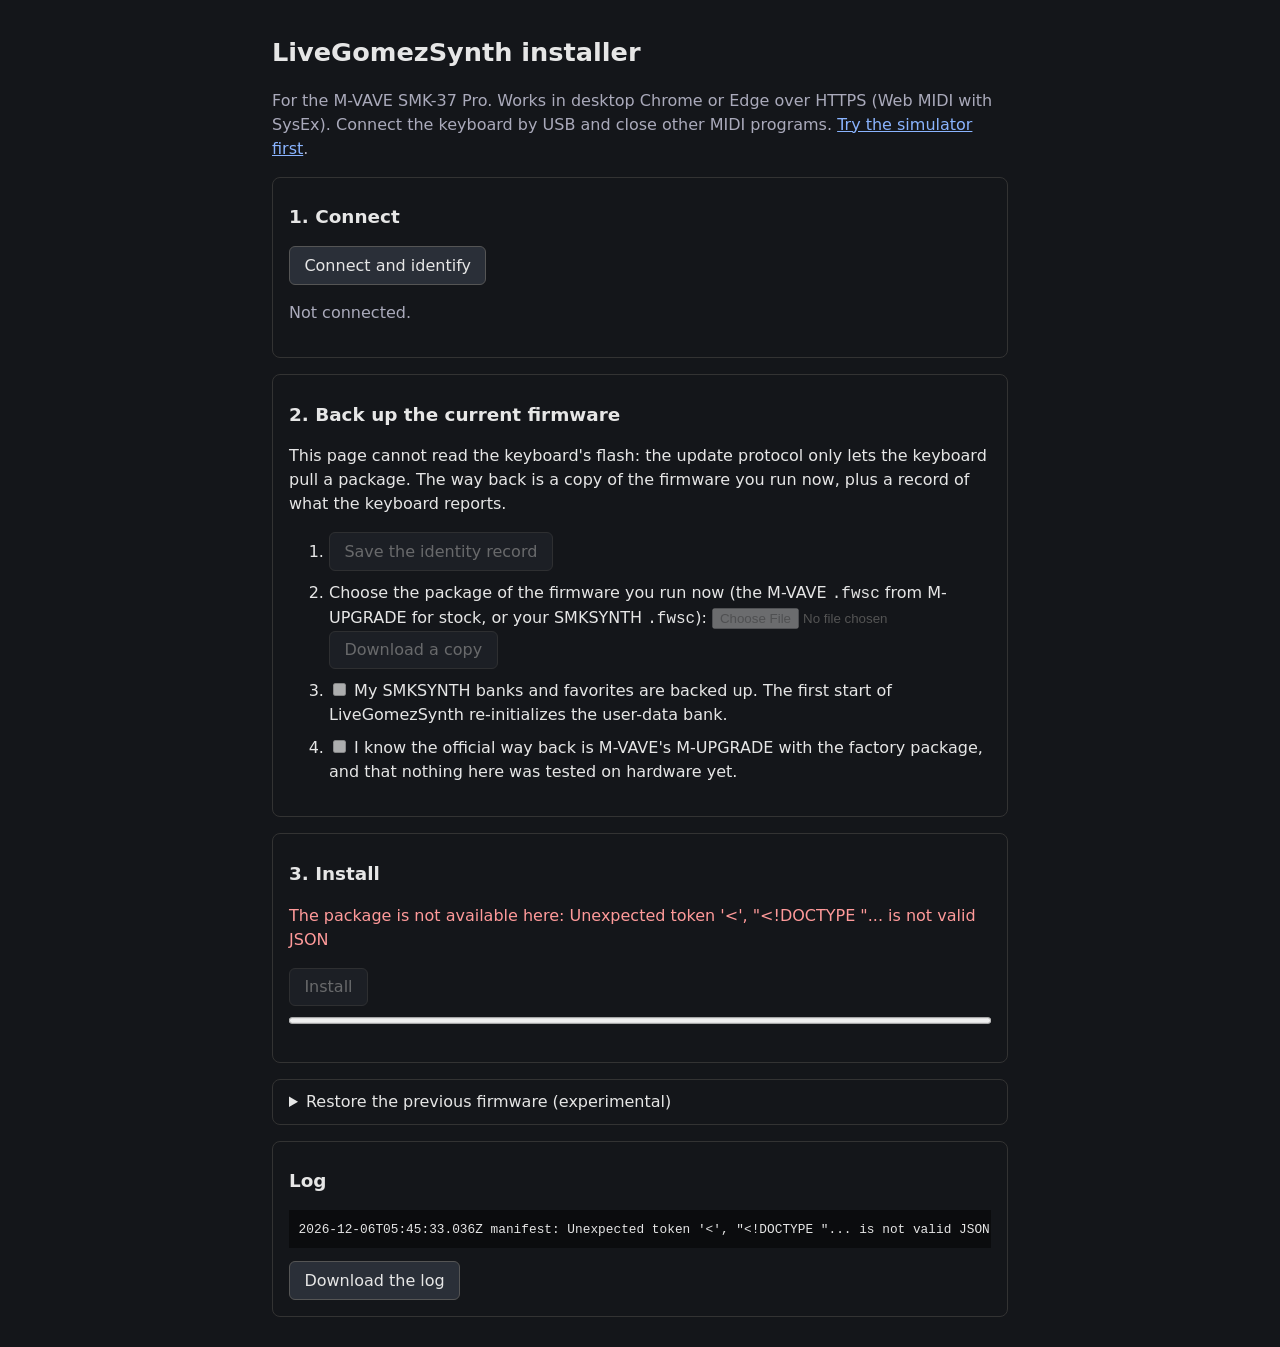
==== src/web/install/index.html @ 79a20912 "LiveGomezSynth: live-performance firmware for the M-VAVE SMK-37 Pro Own firmware (OberVave voice cor" ====
<!doctype html>
<!-- SPDX-License-Identifier: GPL-3.0-only -->
<html lang="en">
  <head>
    <meta charset="utf-8" />
    <meta name="viewport" content="width=device-width, initial-scale=1" />
    <title>LiveGomezSynth installer</title>
    <link rel="stylesheet" href="style.css" />
  </head>
  <body>
    <main>
      <h1>LiveGomezSynth installer</h1>
      <p class="note">
        For the M-VAVE SMK-37 Pro. Works in desktop Chrome or Edge over HTTPS
        (Web MIDI with SysEx). Connect the keyboard by USB and close other MIDI
        programs. <a href="../">Try the simulator first</a>.
      </p>

      <section id="s1">
        <h2>1. Connect</h2>
        <button id="connect">Connect and identify</button>
        <p id="device" class="status">Not connected.</p>
        <p id="plan" class="status"></p>
      </section>

      <section id="s2">
        <h2>2. Back up the current firmware</h2>
        <p>
          This page cannot read the keyboard's flash: the update protocol only
          lets the keyboard pull a package. The way back is a copy of the
          firmware you run now, plus a record of what the keyboard reports.
        </p>
        <ol>
          <li>
            <button id="record" disabled>Save the identity record</button>
            <span id="recordState" class="status"></span>
          </li>
          <li>
            Choose the package of the firmware you run now (the M-VAVE
            <code>.fwsc</code> from M-UPGRADE for stock, or your SMKSYNTH
            <code>.fwsc</code>):
            <input id="kitFile" type="file" accept=".fwsc" disabled />
            <span id="kitState" class="status"></span>
            <button id="kitCopy" disabled>Download a copy</button>
          </li>
          <li>
            <label
              ><input id="bankBackup" type="checkbox" disabled /> My SMKSYNTH
              banks and favorites are backed up. The first start of
              LiveGomezSynth re-initializes the user-data bank.</label
            >
          </li>
          <li>
            <label
              ><input id="stockKnown" type="checkbox" disabled /> I know the
              official way back is M-VAVE's M-UPGRADE with the factory package,
              and that nothing here was tested on hardware yet.</label
            >
          </li>
        </ol>
      </section>

      <section id="s3">
        <h2>3. Install</h2>
        <p id="pin" class="status">Loading the package list...</p>
        <button id="install" disabled>Install</button>
        <progress id="progress" max="100" value="0"></progress>
        <p id="step" class="status"></p>
      </section>

      <details id="s4">
        <summary>Restore the previous firmware (experimental)</summary>
        <p>
          Writes back the package saved in step 2 with the same update
          mechanism. Not tested on hardware. If anything fails, use M-UPGRADE.
        </p>
        <button id="restore" disabled>Restore</button>
        <span id="restoreState" class="status"></span>
      </details>

      <section>
        <h2>Log</h2>
        <pre id="log"></pre>
        <button id="downloadLog">Download the log</button>
      </section>
    </main>

    <dialog id="confirm">
      <form method="dialog">
        <h3 id="confirmTitle"></h3>
        <p id="confirmText"></p>
        <p>
          Type <strong id="word"></strong> to continue:
          <input id="typed" autocomplete="off" />
        </p>
        <button value="cancel">Cancel</button>
        <button id="go" value="confirm" disabled>Continue</button>
      </form>
    </dialog>
    <script type="module" src="app.js"></script>
  </body>
</html>
---- src/web/install/style.css ----
/* SPDX-License-Identifier: GPL-3.0-only */
body {
  font:
    16px/1.5 system-ui,
    sans-serif;
  margin: 0;
  background: #14161a;
  color: #e6e6e6;
}
main {
  max-width: 46rem;
  margin: 0 auto;
  padding: 1rem;
}
h1 {
  font-size: 1.6rem;
}
h2 {
  font-size: 1.15rem;
  margin-top: 1.6rem;
}
section,
details {
  border: 1px solid #333;
  border-radius: 8px;
  padding: 0 1rem 1rem;
  margin: 1rem 0;
}
details {
  padding: 0.6rem 1rem;
}
a {
  color: #8ab4ff;
}
button {
  font: inherit;
  padding: 0.4rem 0.9rem;
  border-radius: 6px;
  border: 1px solid #555;
  background: #2a2f38;
  color: inherit;
  cursor: pointer;
}
button:disabled {
  opacity: 0.4;
  cursor: not-allowed;
}
.status,
.note {
  color: #aab;
}
.status.bad {
  color: #ff9a9a;
}
.status.good {
  color: #9fe3a1;
}
progress {
  width: 100%;
  height: 0.8rem;
}
pre {
  background: #0b0c0e;
  padding: 0.6rem;
  max-height: 14rem;
  overflow: auto;
  font-size: 0.8rem;
}
dialog {
  background: #1d2026;
  color: inherit;
  border: 1px solid #555;
  border-radius: 8px;
  max-width: 32rem;
}
li {
  margin: 0.6rem 0;
}
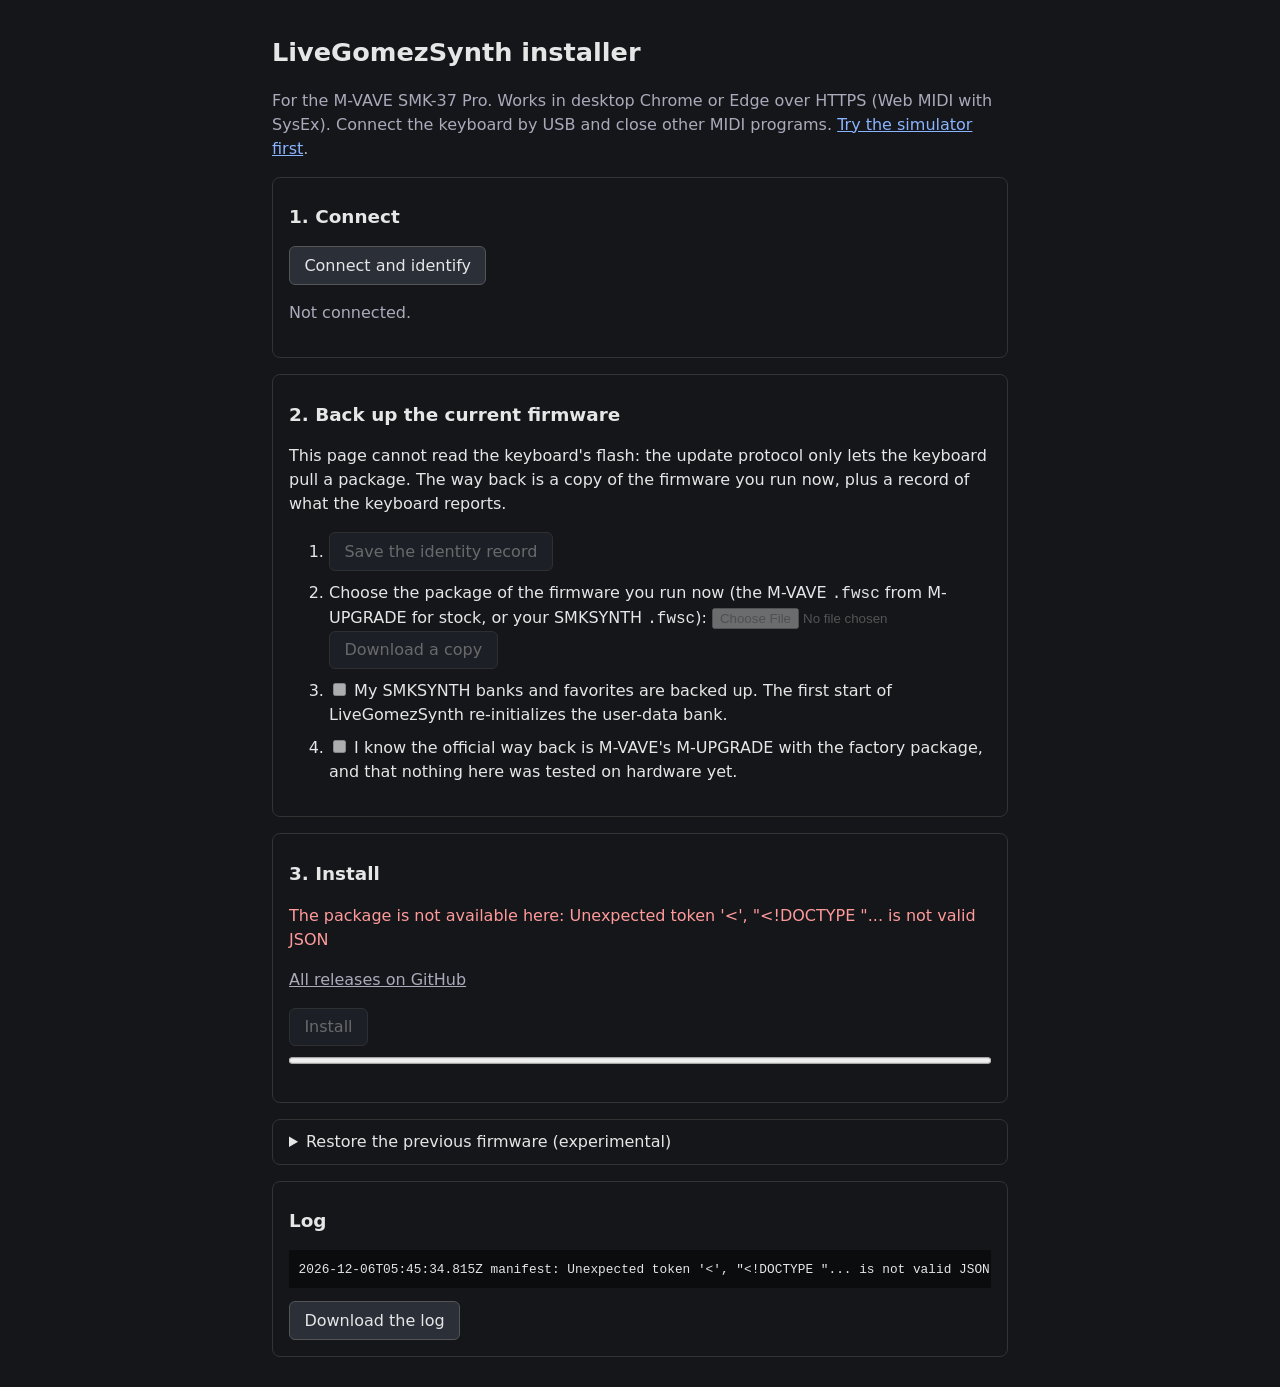
==== commit 930fad9c: "Release automation (GitHub Release v<VERSION> on push to main, artifact on PRs), firmware download b" ====
--- a/src/web/install/index.html
+++ b/src/web/install/index.html
@@ -63,6 +63,18 @@
       <section id="s3">
         <h2>3. Install</h2>
         <p id="pin" class="status">Loading the package list...</p>
+        <p>
+          <a id="pkgDownload" class="btn" href="#" download hidden
+            >Download this firmware (.fwsc)</a
+          >
+          <a
+            class="status"
+            href="https://github.com/agomezss/livegomezsynth/releases"
+            target="_blank"
+            rel="noopener"
+            >All releases on GitHub</a
+          >
+        </p>
         <button id="install" disabled>Install</button>
         <progress id="progress" max="100" value="0"></progress>
         <p id="step" class="status"></p>
--- a/src/web/install/style.css
+++ b/src/web/install/style.css
@@ -41,6 +41,22 @@
   color: inherit;
   cursor: pointer;
 }
+a.btn {
+  display: inline-block;
+  padding: 0.4rem 0.9rem;
+  border-radius: 6px;
+  border: 1px solid #555;
+  background: #2a2f38;
+  color: inherit;
+  text-decoration: none;
+  margin-right: 0.8rem;
+}
+a.btn[hidden] {
+  display: none;
+}
+a.btn:hover {
+  background: #343a45;
+}
 button:disabled {
   opacity: 0.4;
   cursor: not-allowed;
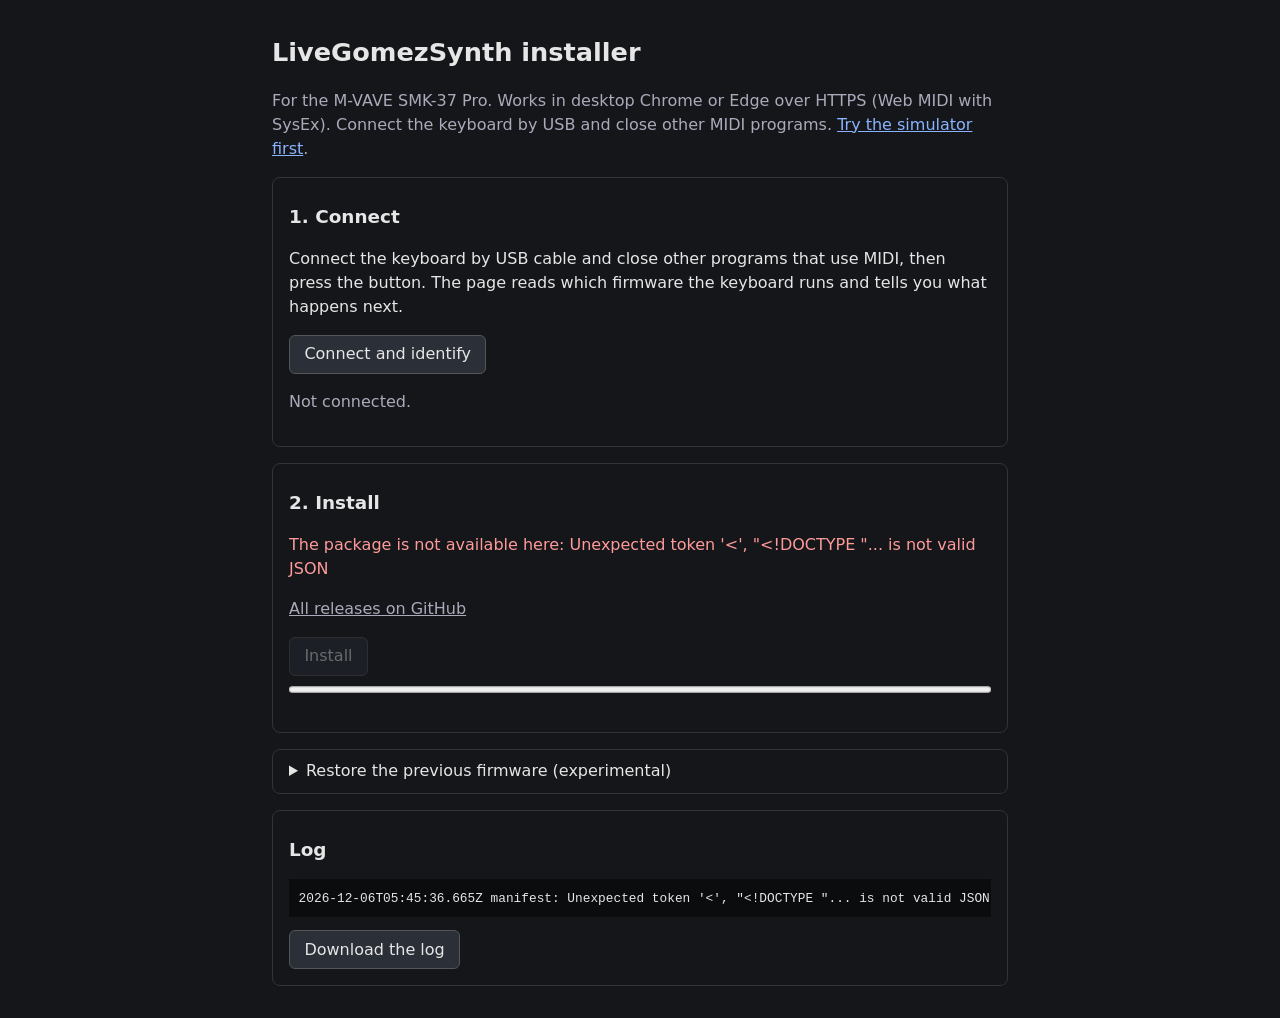
==== commit 42ec294e: "0.1.8: installer accepts the rescue loader (OCTAVE-) without a pending record, state-driven friendly" ====
--- a/src/web/install/index.html
+++ b/src/web/install/index.html
@@ -16,29 +16,32 @@
         programs. <a href="../">Try the simulator first</a>.
       </p>
 
+      <p id="browser" class="status bad" hidden></p>
+
       <section id="s1">
         <h2>1. Connect</h2>
+        <p>
+          Connect the keyboard by USB cable and close other programs that use
+          MIDI, then press the button. The page reads which firmware the
+          keyboard runs and tells you what happens next.
+        </p>
         <button id="connect">Connect and identify</button>
         <p id="device" class="status">Not connected.</p>
         <p id="plan" class="status"></p>
+        <div id="advice" class="advice" hidden></div>
       </section>
 
-      <section id="s2">
-        <h2>2. Back up the current firmware</h2>
+      <section id="s2" hidden>
+        <h2>Keep a way back (first install only)</h2>
         <p>
-          This page cannot read the keyboard's flash: the update protocol only
-          lets the keyboard pull a package. The way back is a copy of the
-          firmware you run now, plus a record of what the keyboard reports.
+          This page cannot read the keyboard's memory, so it cannot copy your
+          current firmware. Keep the file of the firmware you run now, and make
+          sure your own banks are saved:
         </p>
         <ol>
           <li>
-            <button id="record" disabled>Save the identity record</button>
-            <span id="recordState" class="status"></span>
-          </li>
-          <li>
-            Choose the package of the firmware you run now (the M-VAVE
-            <code>.fwsc</code> from M-UPGRADE for stock, or your SMKSYNTH
-            <code>.fwsc</code>):
+            Choose the <code>.fwsc</code> file of the firmware you run now
+            (your SMKSYNTH package):
             <input id="kitFile" type="file" accept=".fwsc" disabled />
             <span id="kitState" class="status"></span>
             <button id="kitCopy" disabled>Download a copy</button>
@@ -46,8 +49,8 @@
           <li>
             <label
               ><input id="bankBackup" type="checkbox" disabled /> My SMKSYNTH
-              banks and favorites are backed up. The first start of
-              LiveGomezSynth re-initializes the user-data bank.</label
+              banks and favorites are saved with its own backup page. The first
+              start of LiveGomezSynth clears them.</label
             >
           </li>
           <li>
@@ -61,7 +64,7 @@
       </section>
 
       <section id="s3">
-        <h2>3. Install</h2>
+        <h2>2. Install</h2>
         <p id="pin" class="status">Loading the package list...</p>
         <p>
           <a id="pkgDownload" class="btn" href="#" download hidden
@@ -78,6 +81,7 @@
         <button id="install" disabled>Install</button>
         <progress id="progress" max="100" value="0"></progress>
         <p id="step" class="status"></p>
+        <div id="help" class="advice" hidden></div>
       </section>
 
       <details id="s4">
--- a/src/web/install/style.css
+++ b/src/web/install/style.css
@@ -92,3 +92,17 @@
 li {
   margin: 0.6rem 0;
 }
+
+.advice {
+  margin: 0.6rem 0;
+  padding: 0.6rem 0.9rem;
+  border-left: 3px solid #4a85ff;
+  background: #1a2030;
+  white-space: pre-line;
+}
+.advice.bad {
+  border-left-color: #ff9a9a;
+}
+[hidden] {
+  display: none !important;
+}
